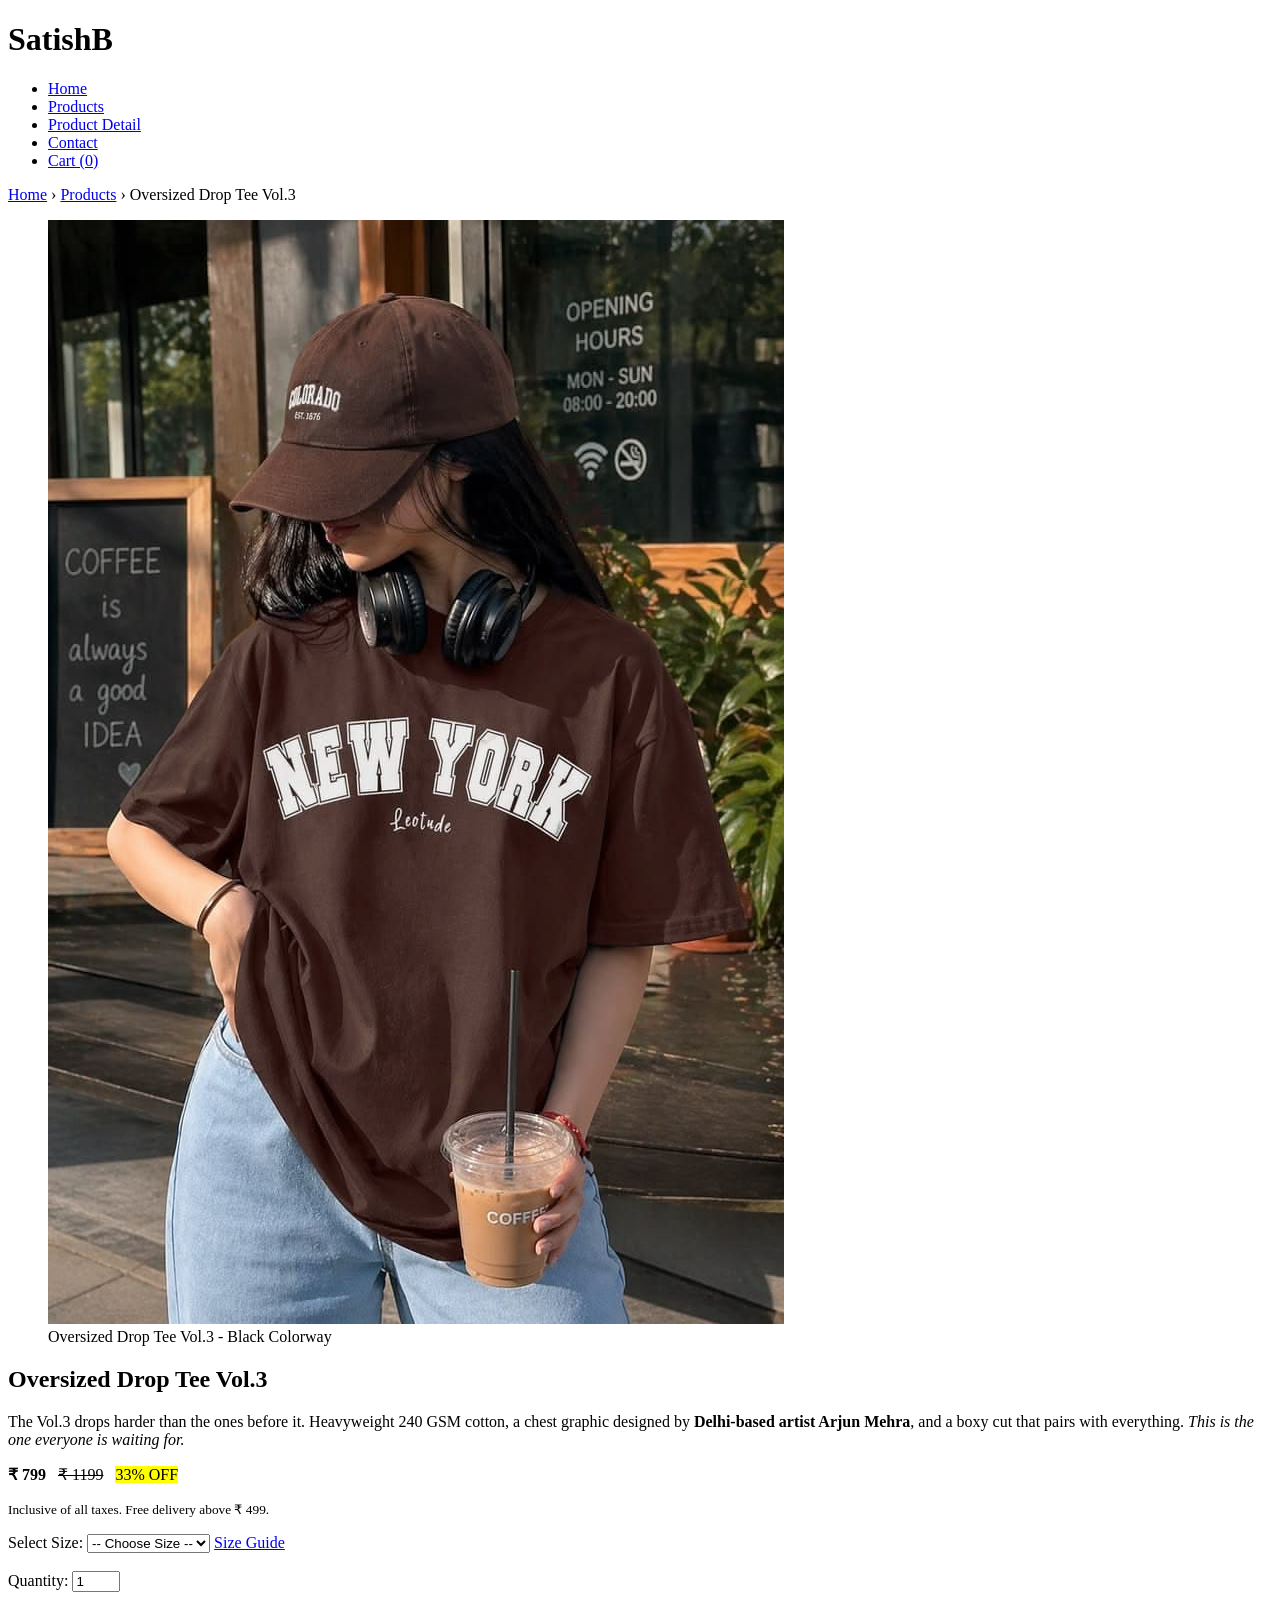
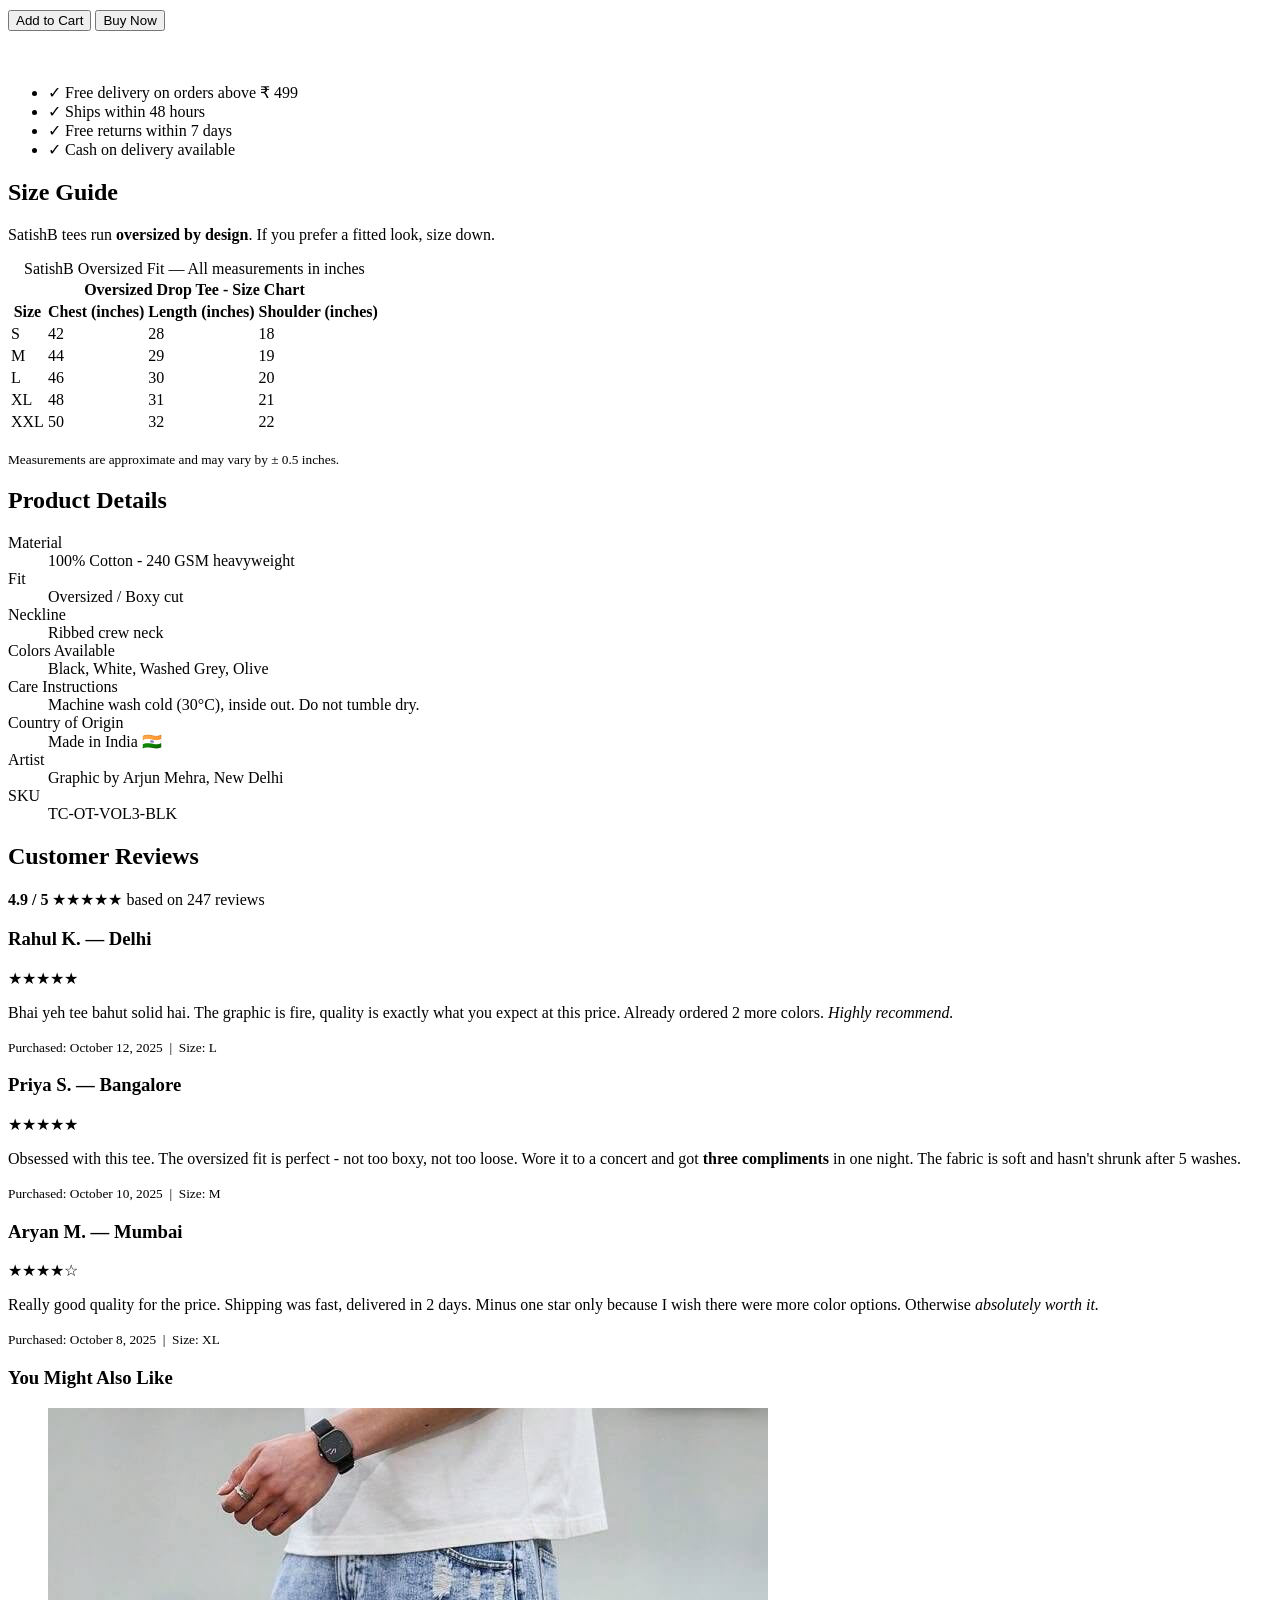
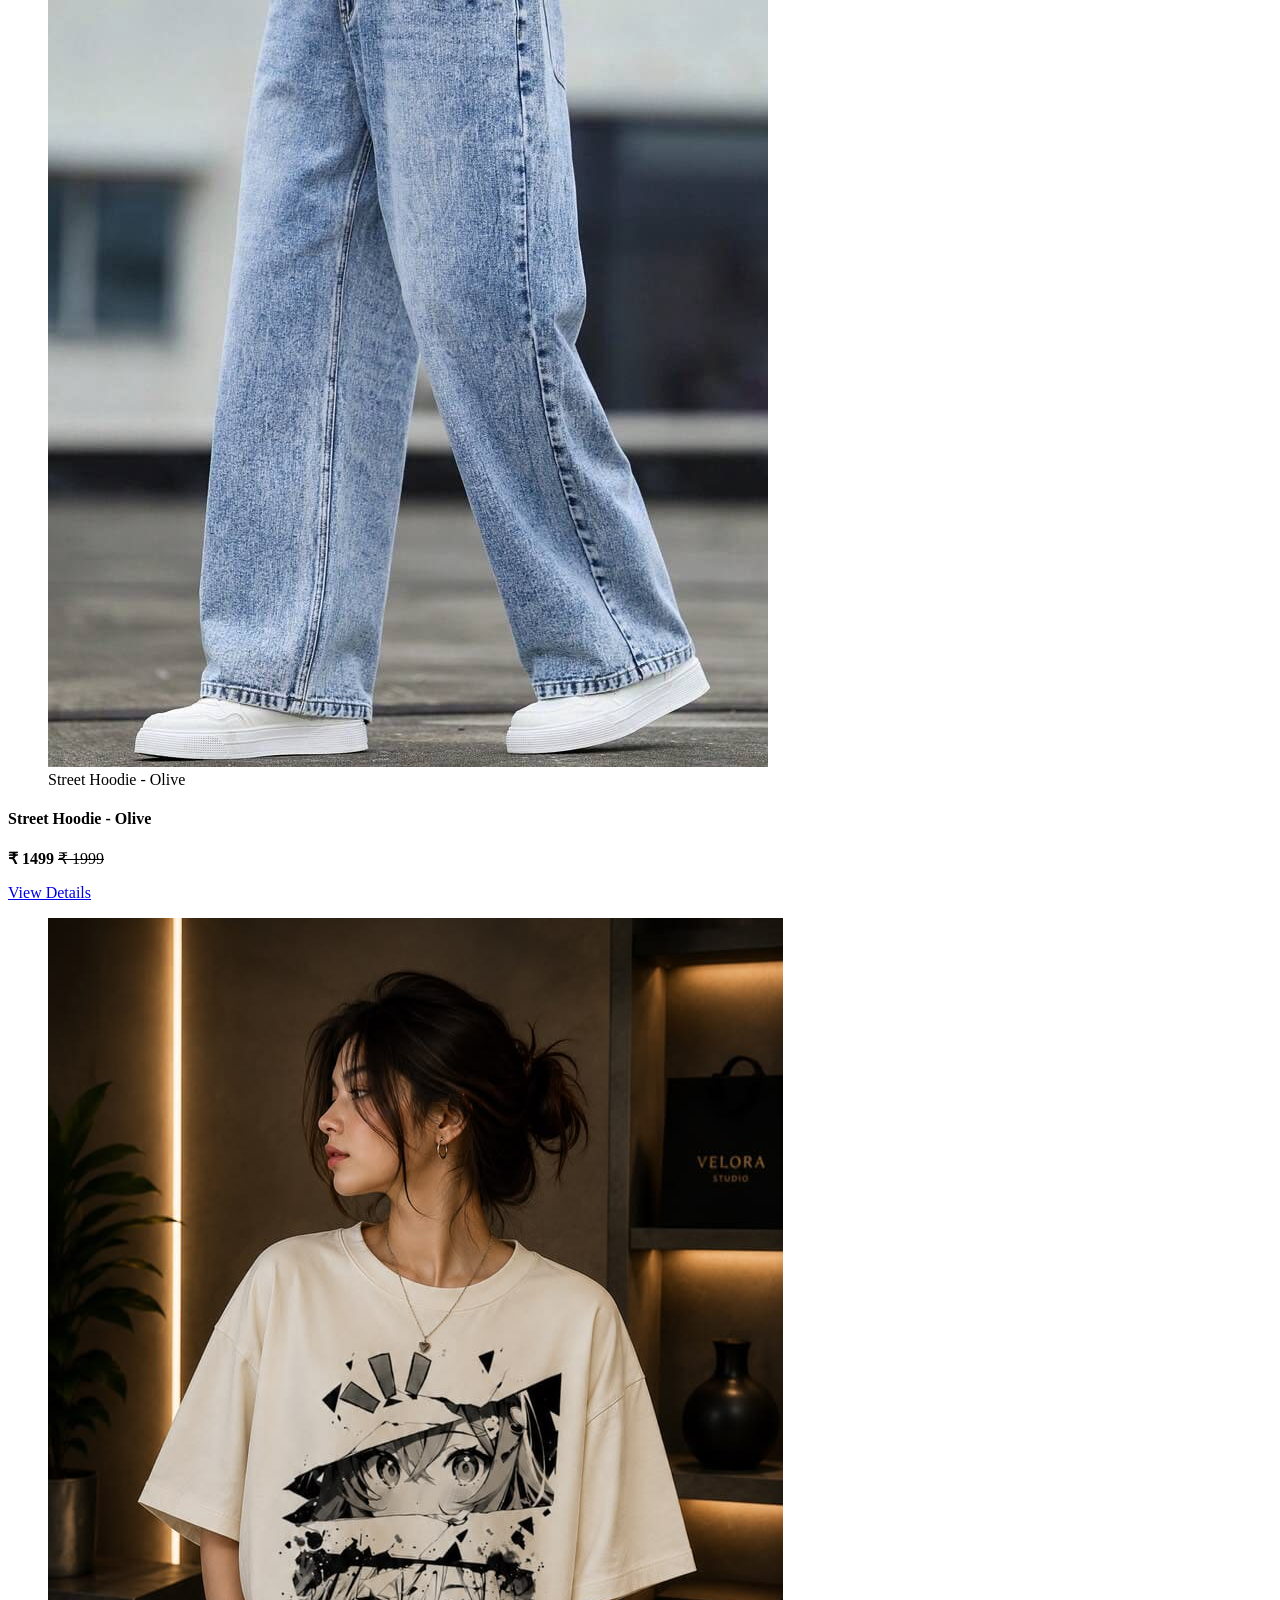
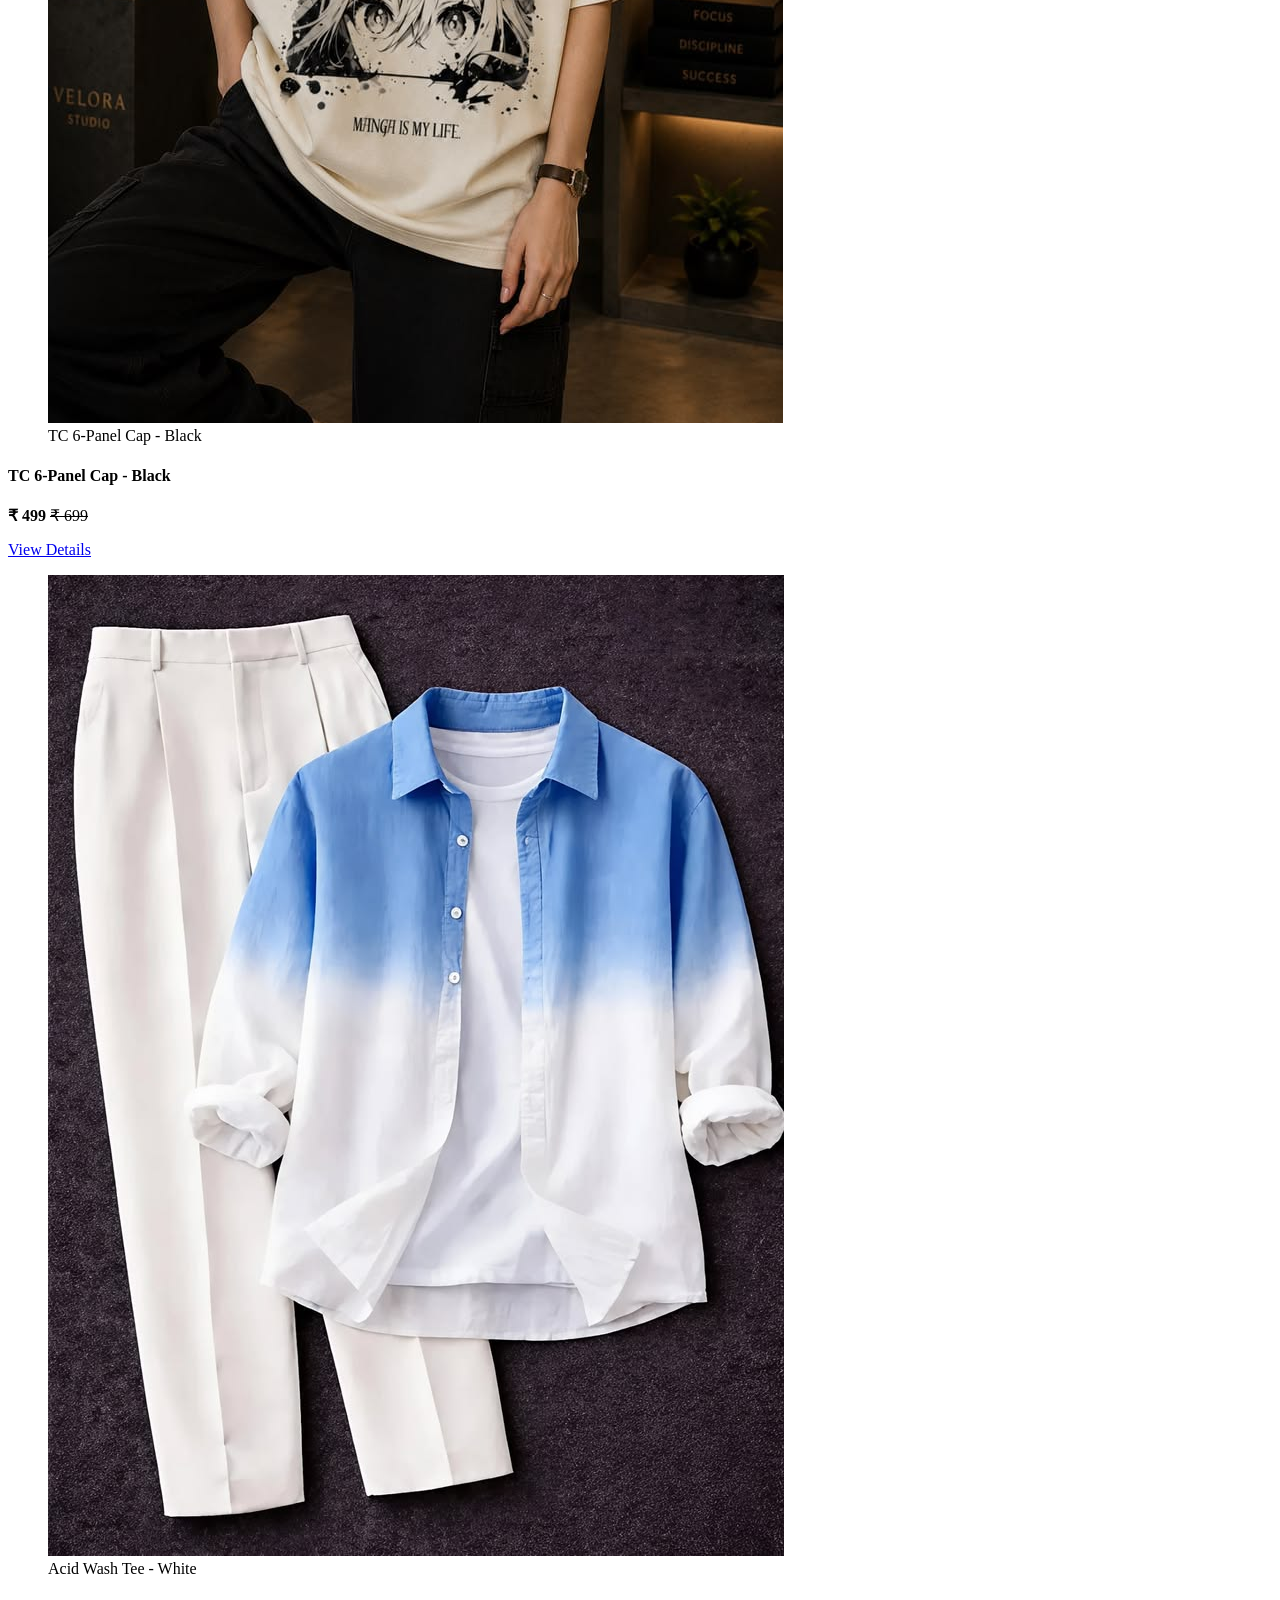
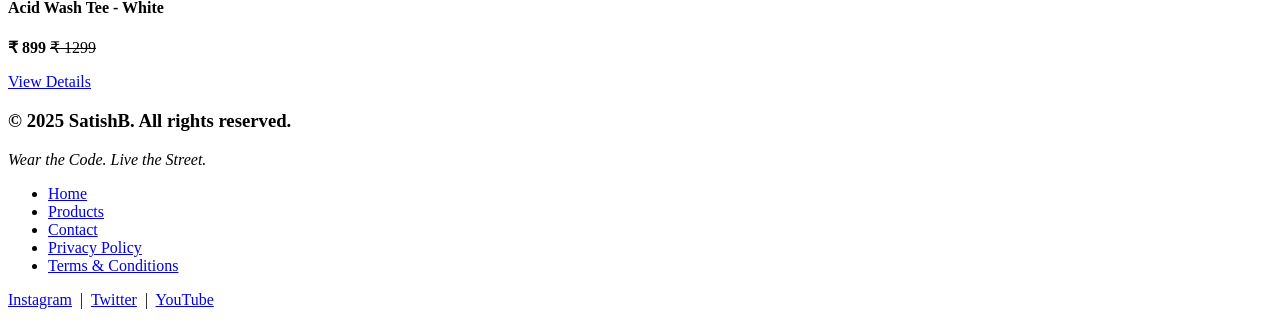
==== ProductDetails.html @ 7053fb39 "add project html and css" ====
<!DOCTYPE html>
<html lang="en">

<head>
    <meta charset="UTF-8">
    <meta name="viewport" content="width=device-width, initial-scale=1.0">
    <title>Contact - ThreadCo</title>
    <link rel="stylesheet" href="style.css">
</head>

<body>
    <header>
        <h1>SatishB</h1>
        <nav>
            <ul>
                <li><a href="index.html">Home</a></li>
                <li><a href="products.html">Products</a></li>
                <li><a href="product.html">Product Detail</a></li>
                <li><a href="contact.html">Contact</a></li>
                <li><a href="#">Cart (0)</a></li>
            </ul>
        </nav>
    </header>

    <main>
        <nav aria-label="breadcrumb">
            <a href="index.html">Home</a>
            &rsaquo;
            <a href="products.html">Products</a>
            &rsaquo;
            Oversized Drop Tee Vol.3
        </nav>

        <section id="product-detail">
            <figure>
                <img src="image/image 5.jpeg" alt="ThreadCo Oversized Drop Tee Vol.3 - front view, black colorway">
                <figcaption>Oversized Drop Tee Vol.3 - Black Colorway</figcaption>
            </figure>

            <div class="product-detail-left">
                <h2>Oversized Drop Tee Vol.3</h2>
                <p>
                    The Vol.3 drops harder than the ones before it. Heavyweight 240 GSM cotton,
                    a chest graphic designed by <strong>Delhi-based artist Arjun Mehra</strong>,
                    and a boxy cut that pairs with everything.
                    <em>This is the one everyone is waiting for.</em>
                </p>

                <p>
                    <strong>&#8377; 799</strong>
                    &nbsp;
                    <s>&#8377; 1199</s>
                    &nbsp;
                    <mark>33% OFF</mark>
                </p>

                <p><small>Inclusive of all taxes. Free delivery above &#8377; 499.</small></p>

                <label for="size-select">Select Size:</label>
                <select id="size-select" name="size">
                    <option value="">-- Choose Size --</option>
                    <option value="S">S</option>
                    <option value="M">M</option>
                    <option value="L">L</option>
                    <option value="XL">XL</option>
                    <option value="XXL">XXL</option>
                </select>
                <a href="#size-chart">Size Guide</a>

                <br><br>

                <label for="quantity">Quantity:</label>
                <input type="number" id="quantity" name="quantity" value="1" min="1" max="10">

                <br><br>

                <div class="product-detail-btns">
                    <button type="button">Add to Cart</button>
                    <button type="button">Buy Now</button>
                </div>

                <br><br>

                <ul>
                    <li>&#10003; Free delivery on orders above &#8377; 499</li>
                    <li>&#10003; Ships within 48 hours</li>
                    <li>&#10003; Free returns within 7 days</li>
                    <li>&#10003; Cash on delivery available</li>
                </ul>
            </div>
        </section>


        <section id="size-chart" class="best-sellers">
            <h2>Size Guide</h2>
            <p>SatishB tees run <strong>oversized by design</strong>. If you prefer a fitted look, size down.</p>
            <div class="table-scroll">
                <table>
                    <caption>SatishB Oversized Fit &mdash; All measurements in inches</caption>
                    <tr>
                        <th colspan="4">Oversized Drop Tee - Size Chart</th>
                    </tr>
                    <tr>
                        <th>Size</th>
                        <th>Chest (inches)</th>
                        <th>Length (inches)</th>
                        <th>Shoulder (inches)</th>
                    </tr>
                    <tr>
                        <td>S</td>
                        <td>42</td>
                        <td>28</td>
                        <td>18</td>
                    </tr>
                    <tr>
                        <td>M</td>
                        <td>44</td>
                        <td>29</td>
                        <td>19</td>
                    </tr>
                    <tr>
                        <td>L</td>
                        <td>46</td>
                        <td>30</td>
                        <td>20</td>
                    </tr>
                    <tr>
                        <td>XL</td>
                        <td>48</td>
                        <td>31</td>
                        <td>21</td>
                    </tr>
                    <tr>
                        <td>XXL</td>
                        <td>50</td>
                        <td>32</td>
                        <td>22</td>
                    </tr>
                </table>
            </div>
            <p><small>Measurements are approximate and may vary by &#177; 0.5 inches.</small></p>
        </section>

        <section id="product-details">
            <h2>Product Details</h2>
            <dl>
                <div>
                    <dt>Material</dt>
                    <dd>100% Cotton - 240 GSM heavyweight</dd>
                </div>

                <div>
                    <dt>Fit</dt>
                    <dd>Oversized / Boxy cut</dd>
                </div>

                <div>
                    <dt>Neckline</dt>
                    <dd>Ribbed crew neck</dd>
                </div>

                <div>
                    <dt>Colors Available</dt>
                    <dd>Black, White, Washed Grey, Olive</dd>
                </div>

                <div>
                    <dt>Care Instructions</dt>
                    <dd>Machine wash cold (30&deg;C), inside out. Do not tumble dry.</dd>
                </div>

                <div>
                    <dt>Country of Origin</dt>
                    <dd>Made in India &#127470;&#127475;</dd>
                </div>

                <div>
                    <dt>Artist</dt>
                    <dd>Graphic by Arjun Mehra, New Delhi</dd>
                </div>

                <div>
                    <dt>SKU</dt>
                    <dd>TC-OT-VOL3-BLK</dd>
                </div>
            </dl>
        </section>

        <section class="customer-reviews">
            <h2>Customer Reviews</h2>
            <p>
                <strong>4.9 / 5</strong>
                &#9733;&#9733;&#9733;&#9733;&#9733;
                based on 247 reviews
            </p>

            <div class="customer-reviews-details">
                <article>
                    <h3>Rahul K. &mdash; Delhi</h3>
                    <p>&#9733;&#9733;&#9733;&#9733;&#9733;</p>
                    <p>
                        Bhai yeh tee bahut solid hai. The graphic is fire, quality is exactly what
                        you expect at this price. Already ordered 2 more colors.
                        <em>Highly recommend.</em>
                    </p>
                    <small>Purchased: October 12, 2025 &nbsp;|&nbsp; Size: L</small>
                </article>

                <article>
                    <h3>Priya S. &mdash; Bangalore</h3>
                    <p>&#9733;&#9733;&#9733;&#9733;&#9733;</p>
                    <p>
                        Obsessed with this tee. The oversized fit is perfect - not too boxy,
                        not too loose. Wore it to a concert and got <strong>three compliments</strong> in one night.
                        The fabric is soft and hasn't shrunk after 5 washes.
                    </p>
                    <small>Purchased: October 10, 2025 &nbsp;|&nbsp; Size: M</small>
                </article>

                <article>
                    <h3>Aryan M. &mdash; Mumbai</h3>
                    <p>&#9733;&#9733;&#9733;&#9733;&#9734;</p>
                    <p>
                        Really good quality for the price. Shipping was fast, delivered in 2 days.
                        Minus one star only because I wish there were more color options.
                        Otherwise <em>absolutely worth it.</em>
                    </p>
                    <small>Purchased: October 8, 2025 &nbsp;|&nbsp; Size: XL</small>
                </article>
            </div>

        </section>

        <section class="might-also-like">
            <h3>You Might Also Like</h3>

            <div class="also-like-items">
                <article>
                    <figure>
                        <img src="image/image 11.jpeg" alt="ThreadCo Street Hoodie in Olive">
                        <figcaption>Street Hoodie - Olive</figcaption>
                    </figure>
                    <h4>Street Hoodie - Olive</h4>
                    <p><strong>&#8377; 1499</strong> <s>&#8377; 1999</s></p>
                    <a href="product.html">View Details</a>
                </article>

                <article>
                    <figure>
                        <img src="image/image 4.jpeg" alt="ThreadCo TC 6-Panel Cap in Black">
                        <figcaption>TC 6-Panel Cap - Black</figcaption>
                    </figure>
                    <h4>TC 6-Panel Cap - Black</h4>
                    <p><strong>&#8377; 499</strong> <s>&#8377; 699</s></p>
                    <a href="product.html">View Details</a>
                </article>

                <article>
                    <figure>
                        <img src="image/image 6.jpeg" alt="ThreadCo Acid Wash Tee in White">
                        <figcaption>Acid Wash Tee - White</figcaption>
                    </figure>
                    <h4>Acid Wash Tee - White</h4>
                    <p><strong>&#8377; 899</strong> <s>&#8377; 1299</s></p>
                    <a href="product.html">View Details</a>
                </article>
            </div>
        </section>
    </main>


    <footer id="footer">
        <h3>&copy; 2025 SatishB. All rights reserved.</h3>
        <p><em>Wear the Code. Live the Street.</em></p>
        <nav>
            <ul>
                <li><a href="index.html">Home</a></li>
                <li><a href="products.html">Products</a></li>
                <li><a href="contact.html">Contact</a></li>
                <li><a href="#">Privacy Policy</a></li>
                <li><a href="#">Terms &amp; Conditions</a></li>
            </ul>
        </nav>

        <p>
            <a href="https://www.instagram.com/tekyyon?stkn=MWV4MnNpa290YmE3" target="_blank">Instagram</a>
            &nbsp;|&nbsp;
            <a href="https://twitter.com" target="_blank">Twitter</a>
            &nbsp;|&nbsp;
            <a href="https://www.youtube.com/@tekyyon" target="_blank">YouTube</a>
        </p>
    </footer>

</body>

</html>
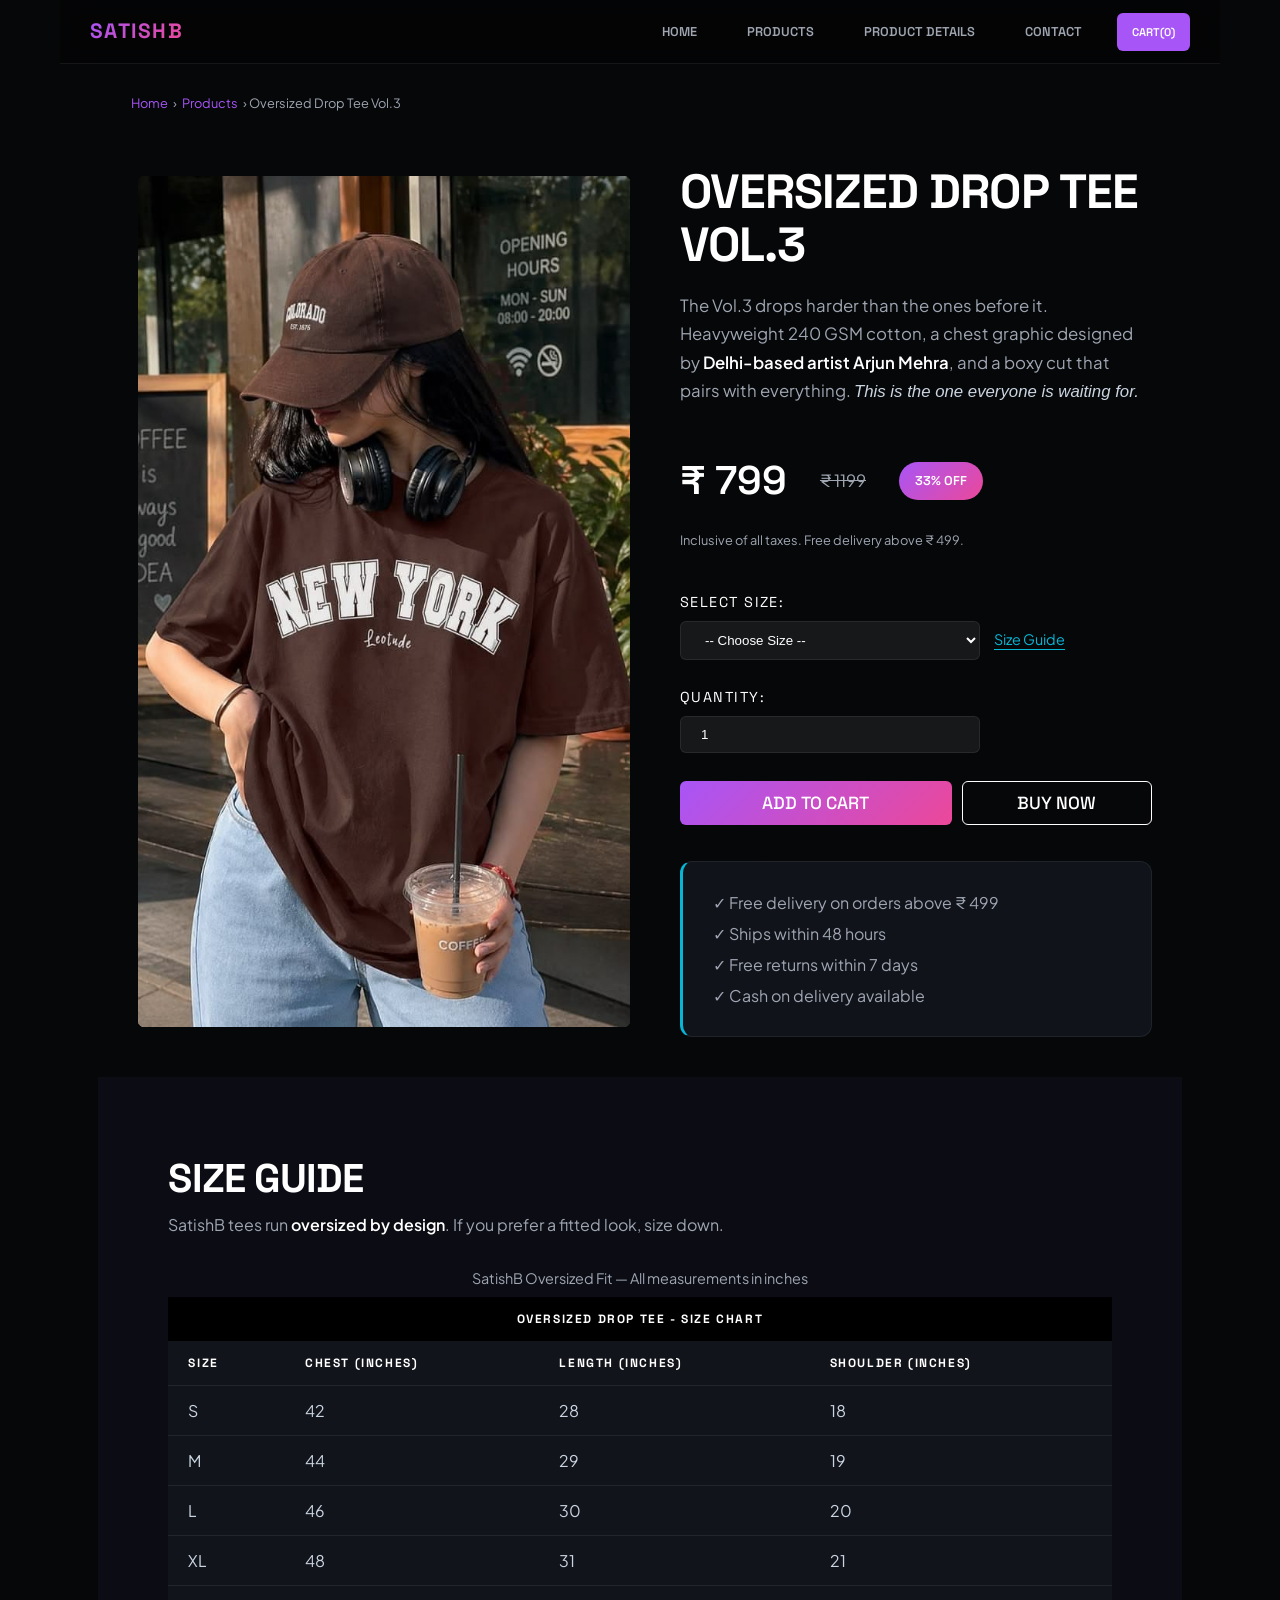
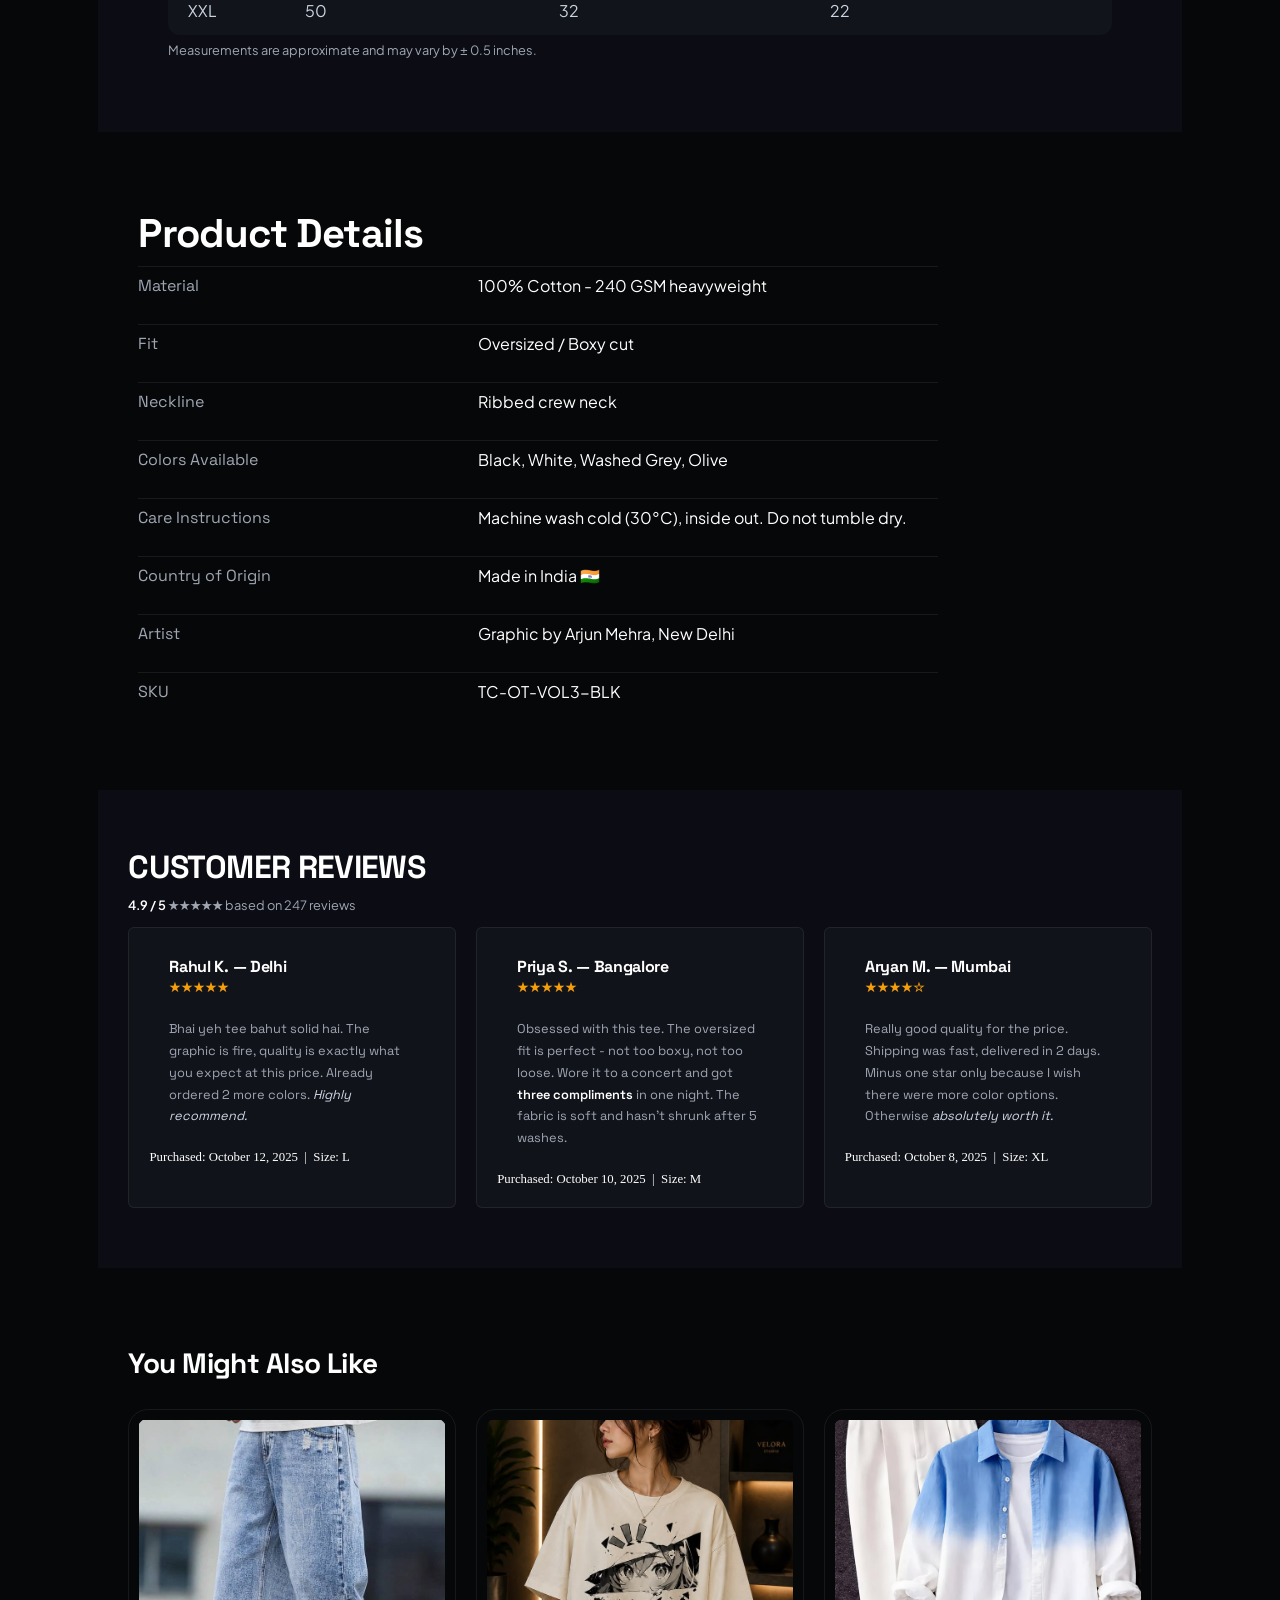
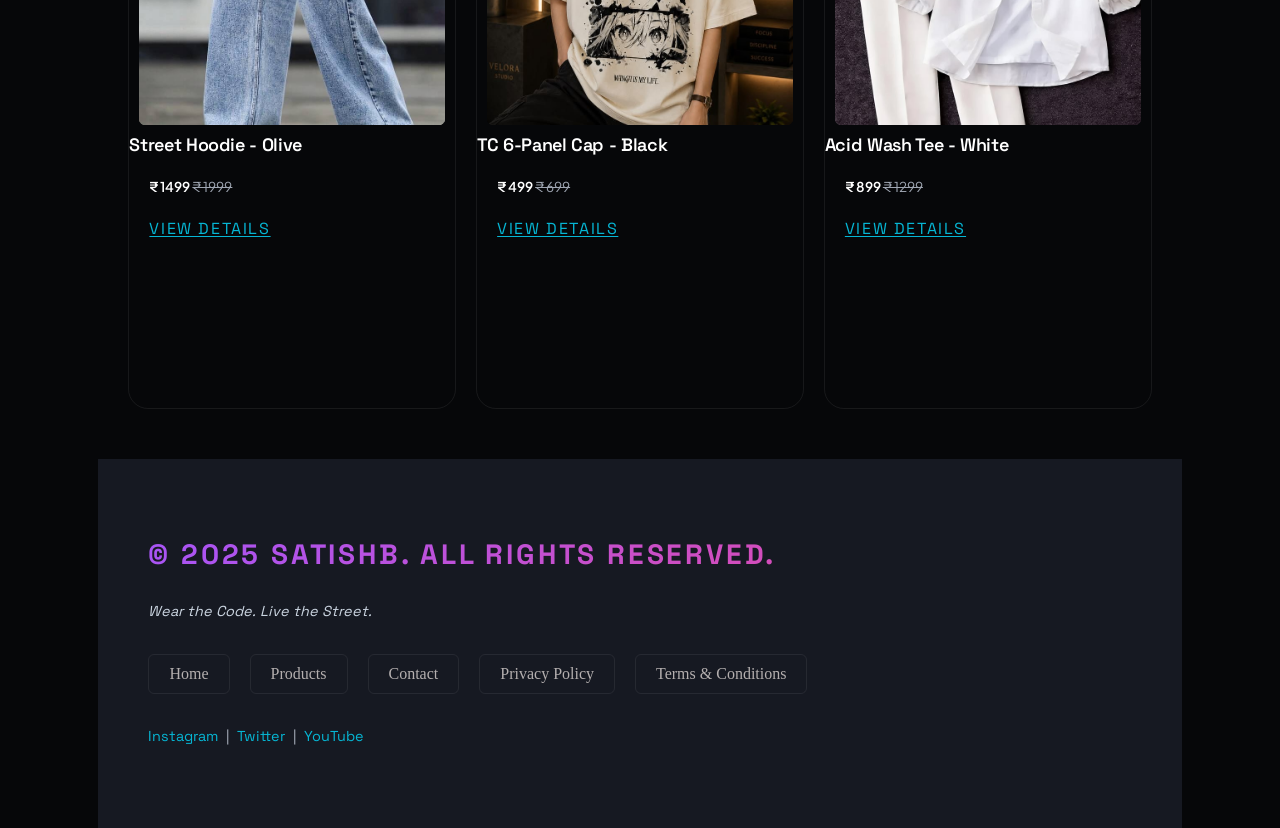
==== commit a2efaa8e: "updated contact product details and styles" ====
--- a/ProductDetails.html
+++ b/ProductDetails.html
@@ -4,22 +4,29 @@
 <head>
     <meta charset="UTF-8">
     <meta name="viewport" content="width=device-width, initial-scale=1.0">
-    <title>Contact - ThreadCo</title>
-    <link rel="stylesheet" href="style.css">
+    <title>SatishB. Tekyyon </title>
+    <style>
+
+    </style>
+
+    <link rel="stylesheet" href="Style.css">
 </head>
 
 <body>
+
     <header>
         <h1>SatishB</h1>
         <nav>
             <ul>
-                <li><a href="index.html">Home</a></li>
+                <li><a href="">Home</a></li>
                 <li><a href="products.html">Products</a></li>
-                <li><a href="product.html">Product Detail</a></li>
-                <li><a href="contact.html">Contact</a></li>
-                <li><a href="#">Cart (0)</a></li>
+                <li><a href="ProductDetails.html">product Details</a></li>
+                <li><a href="Contact.html">contact</a></li>
+                <li><a href="">Cart(0)</a></li>
             </ul>
         </nav>
+
+
     </header>
 
     <main>
@@ -268,8 +275,7 @@
         </section>
     </main>
 
-
-    <footer id="footer">
+<footer id="footer">
         <h3>&copy; 2025 SatishB. All rights reserved.</h3>
         <p><em>Wear the Code. Live the Street.</em></p>
         <nav>
--- a/Style.css
+++ b/Style.css
@@ -0,0 +1,1809 @@
+@import url('https://fonts.googleapis.com/css2?family=Plus+Jakarta+Sans:wght@300;400;500;600;700;800&family=Space+Grotesk:wght@400;500;600;700;800&display=swap');
+
+
+* {
+    padding: 0;
+    margin: 0;
+    box-sizing: border-box;
+}
+
+:root {
+    /* Brand Theme Colors */
+    --color-primary: #a855f7;
+    --color-primary-glow: rgba(168, 85, 247, 0.25);
+    --color-secondary: #ec4899;
+    --color-secondary-glow: rgba(236, 72, 153, 0.25);
+    --color-accent: #06b6d4;
+
+
+    /* Base & Layout Backgrounds */
+    --color-bg-base: #060709;
+    --color-bg-section: #0c0d14;
+    --color-bg-footer: #161922;
+    --color-surface: #11131a;
+    --color-surface-muted: #1e212f;
+
+
+    /* Borders */
+    --color-border: rgba(255, 255, 255, 0.07);
+
+
+    /* Typography Text Colors */
+    --white: #ffffff;
+    --color-text-body: #cbd5e1;
+    --color-text-muted: #9fa6b2;
+    --font-display: 'Space Grotesk', sans-serif;
+    --font-body: 'Plus Jakarta Sans', sans-serif;
+    --radius-sm: 6px;
+    --radius-md: 12px;
+    --radius-lg: 20px;
+    --shadow-sm: 0 4px 12px rgba(0, 0, 0, 0.5);
+    --shadow-md: 0 12px 36px rgba(0, 0, 0, 0.7);
+    --shadow-lg: 0 24px 64px rgba(0, 0, 0, 0.9);
+    --gradient-accent: linear-gradient(135deg, var(--color-primary) 0%, var(--color-secondary) 100%);
+    --gradient-secondary: linear-gradient(135deg, var(--color-accent) 0%, #3b82f6 100%);
+}
+
+html {
+    font-size: 16px;
+}
+
+h1,
+h2,
+h3,
+h4,
+h5,
+h6 {
+    font-family: var(--font-display);
+    font-weight: 700;
+    line-height: 1.1;
+    letter-spacing: -0.02em;
+    color: var(--white);
+}
+
+
+h1 {
+    font-size: clamp(2.4rem, 6vw, 5rem);
+}
+
+h2 {
+    font-size: clamp(1.8rem, 4vw, 3rem);
+}
+
+h3 {
+    font-size: clamp(1.2rem, 2.5vw, 1.75rem);
+}
+
+h4 {
+    font-size: 1.125rem;
+    font-weight: 600;
+}
+
+p {
+    font-size: 1rem;
+    line-height: 1.7;
+    color: var(--color-text-muted);
+}
+
+
+small {
+    font-size: 0.8rem;
+    color: var(--color-text-muted);
+}
+
+strong {
+    color: var(--white);
+    font-weight: 600;
+}
+
+em {
+    color: var(--color-text-body);
+}
+
+ul {
+    list-style: none;
+}
+
+a {
+    /* color: inherit; */
+    color: rgb(180, 175, 175);
+    text-decoration: none;
+}
+
+
+body {
+    background-color: var(--color-bg-base);
+    /* padding: 0px 1px; */
+    padding-left: clamp(20px, 3vw, 40px);
+    padding-right:clamp(20px, 3vw, 40px);
+    opacity: 1;
+}
+
+header {
+    position: fixed;
+    background-color: rgba(4, 4, 4, 0.604);
+    backdrop-filter: blur(10px);
+    -webkit-backdrop-filter: blur(10px);
+    display: flex;
+    /* flex-direction: column; */
+
+    left: 60px;
+    right: 60px;
+    border-bottom: 1px solid var(--color-border);
+    justify-content: space-between;
+    align-items: center;
+    padding: 20px 30px;
+    text-transform: uppercase;
+    z-index: 10;
+    /* flex-wrap: wrap; */
+}
+
+header nav ul {
+    display: flex;
+    gap: 20px;
+    flex-wrap: wrap;
+    justify-content: center;
+}
+
+header h1 {
+    font-size: 1.3rem;
+    letter-spacing: 0.07em;
+    background: var(--gradient-accent);
+    background-clip: text;
+    -webkit-background-clip: text;
+    color: transparent;
+    -webkit-text-fill-color: transparent;
+}
+
+
+/* display: inline-block; */
+
+header nav a {
+    font-family: var(--font-display);
+    color: var(--color-text-muted);
+    padding: 12px 15px;
+    border-radius: var(--radius-sm);
+    font-weight: 600;
+    text-wrap: nowrap;
+    font-size: 0.8rem;
+    text-align: center;
+}
+
+
+header nav a:hover {
+    background-color: rgba(32, 31, 31, 0.605);
+    color: var(--white);
+}
+
+header nav li:last-child a {
+    background-color: var(--color-primary);
+    color: var(--white);
+    font-size: 0.7rem;
+}
+
+header nav li:last-child a:hover {
+    background-color: var(--color-secondary);
+}
+
+main {
+    /* padding-top: 80px; */
+    padding: 80px 60px 0;
+    
+}
+
+#hero {
+    height: 95vh;
+    display: flex;
+    justify-content: space-between;
+    align-items: center;
+    padding: 0 30px;
+}
+
+.left-hero {
+    display: flex;
+    flex-direction: column;
+    gap: 10px;
+    max-width: 648px;
+}
+
+.left-hero h2 {
+    font-size: 4.5rem;
+    text-transform: uppercase;
+}
+
+#gradient-text {
+
+    background: var(--gradient-accent);
+    background-clip: text;
+    -webkit-background-clip: text;
+    color: transparent;
+    -webkit-text-fill-color: transparent;
+    font-size: 4.5rem;
+
+}
+
+#hero p {
+    font-size: 1.1rem;
+    font-family: var(--font-body);
+    width: 500px;
+
+
+}
+
+#cta {
+    display: flex;
+    gap: 20px;
+    margin-top: 50px;
+    font-size: 0.8rem;
+}
+
+#cta a {
+    padding: 13px 20px;
+    border-radius: var(--radius-sm);
+    text-transform: uppercase;
+    font-family: var(--font-display);
+    font-weight: 600;
+    color: var(--white);
+}
+
+.btn1 {
+
+    background: var(--gradient-accent);
+    display: flex;
+    justify-content: center;
+    align-items: center;
+    letter-spacing: 2px;
+
+}
+
+.btn1:hover {
+    /* background-color: var(--color-primary); */
+
+    box-shadow: 0 8px 20px rgba(223, 71, 190, 0.506);
+    background: linear-gradient(135deg, #a54ef7 0%, #f2459b 100%);
+
+    animation: btn1-animate 0.9s infinite alternate;
+
+}
+
+@keyframes btn1-animate {
+    0% {
+
+        transform: translatey(0);
+    }
+
+    100% {
+
+        transform: translatey(-4px);
+
+    }
+}
+
+.btn2 {
+    border: 2px solid rgba(104, 104, 104, 0.926);
+    letter-spacing: 1px;
+}
+
+.btn2:hover {
+    background-color: rgba(255, 255, 255, 0.07);
+    border-color: var(--white);
+    animation: btn2-animate 0.9s infinite alternate;
+}
+
+@keyframes btn2-animate {
+    0% {
+
+        transform: translateY(0);
+    }
+
+    100% {
+
+        transform: translateY(-2px);
+
+    }
+}
+
+.right-hero {
+    display: flex;
+    justify-content: center;
+    align-items: center;
+    height: 100px;
+    position: relative;
+    margin-right: 100px;
+}
+
+.right-hero img {
+    height: 400px;
+    width: 300px;
+    object-fit: cover;
+    border-radius: var(--radius-lg);
+    z-index: 1;
+    box-shadow: var(--radius-lg);
+    animation: figure-animate 3s infinite alternate;
+}
+
+
+@keyframes figure-animate {
+    0% {
+
+        transform: translateY(0);
+    }
+
+    100% {
+
+        transform: translateY(-30px);
+
+    }
+
+}
+
+.right-hero img:hover {
+    box-shadow: var(--shadow-lg);
+    border: 1px solid var(--color-primary);
+    border: 1px solid var(--color-primary);
+}
+
+
+/* photo ke byground me color dene ke liye */
+.glow {
+    width: 300px;
+    height: 300px;
+    border-radius: 50%;
+    position: absolute;
+    z-index: -2;
+    filter: blur(50px);
+    /* opacity: 0.5; */
+    animation: orb-animate 3s infinite 1s alternate;
+
+}
+
+@keyframes orb-animate {
+
+    0% {
+        opacity: 0.3;
+    }
+
+    100% {
+        opacity: 0.9;
+    }
+}
+
+.orb1 {
+    bottom: -50%;
+    right: 30%;
+    background-color: var(--color-primary);
+    animation: orb1-animate 3s infinite 3s alternate;
+}
+
+@keyframes orb1-animate {
+
+    0% {
+        opacity: 0.3;
+    }
+
+    100% {
+        opacity: 0.9;
+    }
+}
+
+.orb2 {
+    left: 30%;
+    right: 20%;
+    background-color: var(--color-secondary);
+}
+
+
+/* this week's Drop */
+#this {
+    background-color: rgb(#0C0D14);
+    padding: 70px 50px;
+}
+
+#this h2 {
+    text-transform: uppercase;
+}
+
+#this>p {
+    margin: 15px 0;
+    font-family: var(--font-body);
+}
+
+/* Cards  */
+
+.cards {
+    display: flex;
+    flex-wrap: wrap;
+    gap: 20px;
+    margin-top: 40px;
+
+}
+
+/*  Me adjust karne per chota ho jata h */
+
+/* .cards{
+    display: grid;
+    grid-template-columns: repeat(3,1fr);
+    gap: 10px;
+} */
+
+.cards article,
+.grid article {
+    flex: 1 1 260px;
+    display: flex;
+    flex-direction: column;
+    padding: 10px;
+    border-radius: var(--radius-lg);
+    overflow: hidden;
+    border: 1px solid var(--color-border);
+}
+
+figure {
+    /* position: relative; */
+    overflow: hidden;
+    aspect-ratio: 4/5;
+    padding: 10px;
+    border-radius: 40px;
+    overflow: hidden;
+}
+
+.grid article figure {
+    aspect-ratio: 4/4;
+}
+
+figcaption {
+    display: none;
+}
+
+figure img {
+    width: 100%;
+    height: 100%;
+    object-fit: cover;
+    transition: all 0.2s linear 0s;
+
+}
+
+
+article {
+    position: relative;
+    transition: all 0.5s linear 0s;
+}
+
+article h3 {
+    padding: 10px 20px 0;
+    font-size: 1rem;
+}
+
+article p:first-of-type {
+    padding: 0 20px;
+    font-family: var(--font-body);
+    font-size: 0.85rem;
+}
+
+article p span {
+    color: var(--color-primary);
+    font-weight: 700;
+}
+
+article p:nth-of-type(2) {
+    padding: 20px 20px;
+    font-family: var(--font-display);
+}
+
+article p:nth-of-type(2) s {
+    font-size: var(--font-display);
+}
+
+article p:nth-of-type(3) mark {
+    background: var(--gradient-accent);
+    padding: 7px 15px;
+    border-radius: var(--radius-lg);
+    color: var(--white);
+    font-family: var(--font-display);
+    font-weight: 600;
+    position: absolute;
+    top: 4%;
+    right: 6%;
+}
+
+/* view Details */
+article>a {
+    color: var(--color-accent);
+    text-decoration: underline;
+    text-transform: uppercase;
+    letter-spacing: 0.1rem;
+    font-family: var(--font-display);
+    text-underline-offset: 2px;
+    padding: 4px 20px 10px;
+}
+
+article>a:hover {
+    color: var(--color-secondary);
+
+}
+
+article>button {
+    margin: 10px;
+    padding: 10px 20px;
+    border-radius: var(--radius-sm);
+    border: none;
+    font-family: var(--font-display);
+    text-transform: uppercase;
+    font-weight: 600;
+    transition: 0.3s;
+}
+
+article>button:hover {
+    color: var(--white);
+    background-color: var(--color-primary);
+    cursor: pointer;
+}
+
+article:hover {
+    border: 1px solid var(--color-primary);
+    box-shadow: 0 10px 10px var(--color-primary-glow);
+    transform: translatey(-10px);
+}
+
+article:hover>figure img {
+    transform: scale(1.1);
+}
+
+
+/* best seller   */
+
+.best-sellers {
+    padding: 80px 50px;
+}
+
+.best-sellers h2 {
+    text-transform: uppercase;
+    margin-bottom: 15px;
+}
+
+.best-sellers table {
+
+    width: 100%;
+    /* border: 1px solid white; */
+    border-radius: var(--radius-md);
+    overflow: hidden;
+    border-collapse: collapse;
+}
+
+th[colspan="5"] {
+    background: var(--gradient-accent);
+    padding: 12px 0;
+    font-family: var(--font-display);
+    letter-spacing: 0.1rem;
+    text-transform: uppercase;
+    font-size: 1rem;
+    text-align: center;
+    color: white;
+}
+
+th {
+    padding: 14px 20px;
+    text-align: left;
+    background-color: rgba(255, 255, 255, 0.07);
+    font-family: var(--font-display);
+    text-transform: uppercase;
+    color: var(--color-text-muted);
+    letter-spacing: 0.1rem;
+    font-size: 0.75rem;
+}
+
+td {
+    padding: 14px 20px;
+    font-family: var(--font-body);
+    color: var(--color-text-body);
+    background-color: rgba(10, 9, 9, 0.605);
+    border-top: 1px solid var(--color-border);
+}
+
+tr:hover td {
+    background-color: rgba(255, 255, 255, 0.07);
+}
+
+#best-seller-month tr:hover td:first-child {
+    color: var(--color-secondary);
+}
+
+/* why satishB ? */
+
+#why-satishb {
+    padding-bottom: 80px 50px;
+    color: white;
+}
+
+#why-satishb h2 {
+    text-transform: uppercase;
+    margin-bottom: 5px;
+}
+
+#why-satishb p {
+    font-family: var(--font-body);
+    margin-bottom: 5px;
+}
+
+#why-satishb ul {
+    display: flex;
+    flex-wrap: wrap;
+    gap: 20px;
+    margin: 50px 0;
+
+}
+
+
+#why-satishb ul li {
+    flex: 1 1 240px;
+    background-color: var(--color-surface);
+    padding: 24px;
+    border-radius: var(--radius-md);
+    border: 1px solid var(--color-border);
+    border-left: 4px solid var(--color-primary);
+    font-family: var(--font-body);
+    color: var(--color-text-muted);
+    font-size: 0.9rem;
+}
+
+#why-satishb ul li:hover {
+
+    border-left: 4px solid var(--color-secondary);
+}
+
+#why-satishb ul li {
+    border-left: 4px solid var(--color-primary);
+}
+
+#why-satishb ul li strong {
+    display: block;
+    font-family: var(--font-display);
+    margin-bottom: 10px;
+    font-size: 1.2rem;
+}
+
+/* our promise */
+
+#why-satishb dl {
+    margin: 10px;
+    border: 1px solid var(--color-border);
+    display: flex;
+    flex-wrap: wrap;
+    padding: 30px 0;
+    gap: 10px;
+}
+
+#why-satishb dl section {
+    flex: 1 1 270px;
+    border: 1px solid var(--color-border);
+    padding: 24px;
+    border-radius: var(--radius-md);
+
+}
+
+#why-satishb dl section:hover {
+    background-color: rgba(255, 255, 255, 0.07);
+    border: 1px solid var(--color-primary);
+
+}
+
+#why-satishb dl dt {
+
+    color: var(--color-accent);
+    font-family: var(--color-primary);
+    margin-bottom: 10px;
+    text-transform: uppercase;
+}
+
+#why-satishb dl dd {
+    font-family: var(--font-body);
+    color: var(--color-text-muted);
+    font-size: 0.9rem;
+}
+
+/* get-early */
+
+#get-early {
+    background-color: var(--color-surface);
+    text-align: center;
+    padding: 120px 30px;
+}
+
+#get-early h2 {
+    text-transform: uppercase;
+    padding: 15px 0;
+}
+
+#get-early p {
+    font-family: var(--font-body);
+    padding: 15px 0;
+    font-size: 1rem;
+    max-width: 550px;
+    margin: auto;
+}
+
+/* #get-early form label  {
+    display: none; 
+    } */
+
+#get-early form {
+    display: flex;
+    /* justify-content: center; */
+    margin: auto;
+    border: 1px solid var(--color-border);
+    border-radius: var(--radius-sm);
+    max-width: 520px;
+    overflow: hidden;
+}
+
+#get-early input {
+    flex: 1;
+    padding: 14px 30px;
+    background-color: transparent;
+    border: none;
+    outline: none;
+    color: white;
+    font-family: var(--font-body);
+    font-size: 1.1rem;
+    background-color: rgba(36, 36, 36, 0.234);
+}
+
+/* placceholder */
+#get-early input [ type="text"]::placeholder {
+    font-size: 1.1rem;
+}
+
+#get-early button {
+    font-family: var(--font-display);
+    letter-spacing: .2rem;
+    background: var(--gradient-accent);
+    text-transform: uppercase;
+    padding: 14px 30px;
+    border: none;
+    color: white;
+    font-weight: 650;
+}
+
+#get-early small {
+    font-family: var(--font-body);
+}
+
+/* footer */
+
+#footer {
+    background-color: var(--color-bg-footer);
+    padding: 80px 50px;
+    margin: 0px 60px 0px;
+}
+
+#footer h3 {
+    text-transform: uppercase;
+    background: var(--gradient-accent);
+    background-clip: text;
+    -webkit-background-clip: text;
+    color: transparent;
+    -webkit-text-fill-color: transparent;
+    letter-spacing: 0.1em;
+    margin-bottom: 10px;
+}
+
+#footer p {
+    font-size: 1rem;
+    font-family: var(--font-display);
+}
+
+#footer nav ul {
+    display: flex;
+    gap: 20px;
+    margin: 30px 0;
+  
+}
+
+#footer nav ul li {
+    border: 1px solid var(--color-border);
+    border-radius: var(--radius-sm);
+    padding: 10px 20px;
+      max-width: 486px ;
+}
+
+#footer nav ul li:hover {
+    border: 1px solid var(--color-primary);
+
+}
+
+#footer p {
+    margin-top: 30px;
+    font-size: 0.9rem;
+
+}
+
+#footer p a {
+    color: var(--color-accent);
+
+}
+
+
+#footer p a:hover {
+    color: var(--color-secondary);
+
+}
+
+/* products.html */
+
+#catalogue {
+    padding: 100px 4px;
+}
+
+#catalogue h2 {
+    text-transform: uppercase;
+    font-size: 4rem;
+    padding-bottom: 20px;
+}
+
+#catalogue p {
+
+    font-family: var(--font-body);
+    font-size: 1.1rem;
+}
+
+#product-layout {
+    /*  sidebar + products ( heading + grid ) */
+    display: grid;
+    grid-template-columns: 280px 1fr;
+    background-color: var(--color-bg-section);
+    padding: 60px;
+    position: relative;
+    align-items: start;
+    padding-left: 1px;
+
+}
+
+
+
+
+/* SIDEBAR */
+
+#sidebar {
+    background-color: #171822;
+    border-radius: var(--radius-md);
+    padding: 20px;
+    position: sticky;
+    top: 100px;
+    height: auto;
+    margin-right: 20px;
+
+}
+
+#sidebar h2 {
+    text-transform: uppercase;
+    color: var(--color-primary);
+    font-size: 1rem;
+    letter-spacing: 0.2em;
+    padding-bottom: 10px;
+}
+
+#sidebar hr {
+    opacity: 0.1;
+    height: 0.5px;
+}
+
+#sidebar h3 {
+    padding: 28px 0;
+    font-size: 0.8rem;
+    text-transform: uppercase;
+    letter-spacing: 0.1em;
+}
+
+#sidebar ul {
+    display: flex;
+    flex-direction: column;
+    gap: 20px;
+    color: var(--color-text-muted);
+    font-family: var(--font-body);
+}
+
+#sidebar ul li {
+    display: flex;
+    gap: 10px;
+}
+
+#sidebar input[ type="checkbox"] {
+    accent-color: var(--color-primary);
+    width: 15px;
+    height: 20px;
+    cursor: pointer;
+}
+
+#sidebar label {
+    cursor: pointer;
+    color: var(--color-text-muted);
+    font-family: var(--font-body);
+
+}
+
+#sidebar input[type="number"] {
+    width: 100%;
+    margin: 10px 0;
+    padding: 5px 10px;
+    background-color: rgba(0, 0, 0, 0.9);
+    border: 1px solid var(--color-border);
+    border-radius: var(--radius-sm);
+    outline: none;
+    color: white;
+    font-size: 0.8;
+}
+
+#sidebar input[type="number"]:focus {
+    border-color: var(--color-primary);
+}
+
+#sidebar select {
+    width: 100%;
+    margin: 10px 0;
+    padding: 5px 10px;
+    background-color: rgba(0, 0, 0, 0.9);
+    border: 1px solid var(--color-border);
+    border-radius: var(--radius-sm);
+    outline: none;
+    color: white;
+    font-size: 0.8;
+}
+
+
+#sidebar button {
+    width: 100%;
+    margin: 10px 0;
+    padding: 5px 10px;
+    border: 1px solid var(--color-border);
+    border-radius: var(--radius-sm);
+    outline: none;
+    font-size: 0.9rem;
+    font-family: var(--font-display);
+    text-transform: uppercase;
+    font-weight: 600;
+    cursor: pointer;
+}
+
+#sidebar button:nth-of-type(2) {
+    background-color: transparent;
+    color: var(--color-text-muted);
+}
+
+#sidebar button:nth-of-type(1):hover {
+    background: var(--color-secondary);
+
+}
+
+/*    GRID + PRODUCTS  */
+
+.grid {
+    display: grid;
+    grid-template-columns: repeat(auto-fit, minmax(240px, 1fr));
+    gap: 20px;
+}
+
+#products h2 {
+    text-transform: uppercase;
+    font-size: 2rem;
+    color: var(--color-text-muted);
+    padding-bottom: 20px;
+}
+
+/* PRODUCT BEST SELLER */
+.Compare-best-seller p {
+    font-size: 1rem;
+    font-family: var(--font-body);
+    margin-bottom: 10px;
+}
+
+.Compare-best-seller table tr:first-child th {
+    background-color: black;
+    text-align: center;
+    color: white;
+}
+
+.Compare-best-seller table tr:first-child th {
+    border: none;
+}
+
+.Compare-best-seller table tr:nth-of-type(2) th {
+    color: white;
+}
+
+.Compare-best-seller table tr th {
+    color: var(--color-accent);
+}
+
+.Compare-best-seller table tr {
+    border: 1px solid var(--color-border);
+}
+
+/*  Products Details  */
+
+nav[aria-label="breadcrumb"] {
+    display: inline-block;
+    padding: 15px 30px;
+    color: var(--color-text-muted);
+    font-family: var(--font-body);
+    font-size: .8rem;
+}
+
+nav[aria-label="breadcrumb"] a {
+    display: inline-block;
+    padding: 0 3px;
+    color: var(--color-primary);
+}
+
+nav[aria-label="breadcrumb"] a:hover {
+    color: var(--color-secondary);
+}
+
+#product-detail {
+    display: flex;
+    padding: 40px 30px;
+    flex-wrap: wrap;
+    justify-content: center;
+    gap: 40px;
+
+}
+
+#product-detail figure {
+    flex: 0 0 50%;
+}
+
+#product-detail div {
+    flex: 1;
+}
+
+.product-detail-left option {
+    background: var(--color-surface-muted);
+}
+
+.product-detail-left h2 {
+    text-transform: uppercase;
+    margin-bottom: 20px;
+    font-size: 3rem;
+}
+
+.product-detail-left p {
+    font-family: var(--font-body);
+    font-size: 1.05rem;
+    margin-bottom: 40px;
+}
+
+.product-detail-left mark {
+    background: var(--gradient-accent);
+    padding: 8px 16px;
+    border-radius: var(--radius-lg);
+    color: var(--white);
+    font-family: var(--font-display);
+    font-weight: 600;
+    top: 4%;
+    right: 7%;
+    font-size: 0.8rem;
+}
+
+.product-detail-left p:nth-of-type(2) {
+    display: flex;
+    align-items: center;
+    gap: 15px;
+    margin-bottom: 10px;
+
+}
+
+.product-detail-left p:nth-of-type(2) strong {
+    font-size: 2.5rem;
+    font-family: var(--font-display);
+
+}
+
+.product-detail-left label {
+    display: block;
+    color: white;
+    text-transform: uppercase;
+    font-family: var(--font-display);
+    letter-spacing: 0.1em;
+    font-size: 0.9rem;
+}
+
+.product-detail-left input[type="number"],
+.product-detail-left select {
+
+    background-color: rgba(255, 255, 255, 0.07);
+    border: 1px solid var(--color-border);
+    outline: none;
+    padding: 10px 20px;
+    margin: 10px 0;
+    width: 100%;
+    max-width: 300px;
+    color: white;
+    border-radius: var(--radius-sm);
+
+}
+
+.product-detail-left input[type="number"]:focus,
+.product-detail-left select:focus {
+
+    border-color: var(--color-primary);
+
+}
+
+
+.product-detail-left a {
+    margin-left: 10px;
+    font-family: var(--font-body);
+    text-decoration: underline;
+    color: var(--color-accent);
+    font-size: 0.9rem;
+    text-underline-offset: 4px;
+}
+
+.product-detail-btns {
+    display: flex;
+    gap: 10px;
+
+}
+
+.product-detail-btns button {
+    flex: 1;
+    padding: 10px;
+    font-size: 1.1rem;
+    text-transform: uppercase;
+    font-family: var(--font-display);
+    border: none;
+    border-radius: var(--radius-sm);
+    color: white;
+    font-weight: 500;
+}
+
+.product-detail-btns button:first-child {
+    flex: 1.5;
+    background: var(--gradient-accent);
+}
+
+.product-detail-btns button:nth-of-type(2) {
+    background-color: transparent;
+    border: 1px solid white;
+}
+
+.product-detail-btns button:nth-of-type(2):hover {
+    background-color: white;
+    color: black;
+}
+
+.product-detail-left ul {
+    color: white;
+    display: flex;
+    flex-direction: column;
+    gap: 10px;
+    padding: 30px;
+    border: 1px solid var(--color-border);
+    border-left: 3px solid var(--color-accent);
+    background-color: var(--color-surface);
+    border-radius: var(--radius-md);
+}
+
+.product-detail-left ul li {
+    color: var(--color-text-muted);
+    font-family: var(--font-body);
+}
+
+#size-chart {
+    padding: 70px;
+    background-color: var(--color-bg-section);
+}
+
+#size-chart h2 {
+    text-transform: uppercase;
+    margin: 10px 0;
+    font-size: 2.5rem;
+}
+
+#size-chart p {
+    font-family: var(--font-body);
+}
+
+#size-chart caption {
+    color: var(--color-text-muted);
+    margin-top: 30px;
+    margin-bottom: 10px;
+    font-family: var(--font-body);
+    font-size: 0.9rem;
+}
+
+#size-chart table tr:first-child th {
+    background-color: black;
+    color: white;
+    text-align: center;
+}
+
+#size-chart table tr:nth-of-type(2) th {
+    color: white;
+}
+
+
+#size-chart table tr th,
+#size-chart table tr td {
+    background-color: #11141B;
+}
+
+#size-chart table tr:hover th,
+#size-chart table tr:hover td {
+    background-color: #11141b81;
+}
+
+#product-details {
+    color: white;
+    padding: 80px 40px;
+
+}
+
+#product-details h2 {
+    font-size: 2.5rem;
+}
+
+#product-details dl {
+    display: flex;
+    flex-direction: column;
+    gap: 10px;
+    flex-wrap: wrap;
+}
+
+#product-details dl div {
+    display: flex;
+    border-top: 1px solid var(--color-border);
+    width: 100%;
+    max-width: 800px;
+    gap: 10px;
+    padding: 8px 0;
+    margin-top: 10px;
+    align-items: center;
+    flex-wrap: wrap;
+}
+
+#product-details dl div dt {
+    flex: 1 1 100px;
+    color: var(--color-text-muted);
+    font-family: var(--font-display);
+}
+
+#product-details dl div dd {
+    flex: 2;
+    font-family: var(--font-body);
+}
+
+.customer-reviews {
+    background-color: var(--color-bg-section);
+    padding: 50px 30px;
+}
+
+.customer-reviews h2 {
+    text-transform: uppercase;
+    padding: 10px 0;
+    font-size: 2rem;
+}
+
+.customer-reviews p {
+    font-family: var(--font-body);
+    color: var(--color-text-muted);
+    font-size: 0.8rem;
+}
+
+.customer-reviews-details {
+    display: flex;
+    gap: 20px;
+    margin: 10px 0;
+}
+
+.customer-reviews-details article {
+    flex: 1;
+    border-radius: var(--radius-sm);
+    border: 1px solid var(--color-border);
+    background-color: var(--color-surface);
+    padding: 20px;
+}
+
+
+.customer-reviews-details article p:first-of-type {
+    color: #F59E0D;
+}
+
+.customer-reviews-details small {
+    color: white;
+}
+
+.might-also-like {
+    padding: 50px 30px;
+}
+
+.might-also-like h3 {
+    padding: 30px 0;
+}
+
+.also-like-items {
+    display: flex;
+    gap: 20px;
+    flex-wrap: wrap;
+
+
+}
+
+
+.also-like-items article {
+    flex: 1;
+    border: 1px solid var(--color-border);
+    border-radius: var(--radius-lg);
+    height: 600px;
+
+
+}
+
+.also-like-items article figure {
+    aspect-ratio: 1;
+
+}
+
+.also-like-items article p {
+    padding: 20px;
+}
+
+
+
+/* contact.html page */
+
+.get-in-touch {
+    padding: 140px 70px;
+}
+
+.get-in-touch h2 {
+    font-size: 4.5rem;
+    text-transform: uppercase;
+}
+
+.get-in-touch p {
+    padding-top: 10px;
+    font-family: var(--font-body);
+}
+
+.details {
+    background-color: var(--color-bg-section);
+    display: flex;
+    padding: 100px 70px;
+    gap: 70px;
+    align-items: flex-start;
+}
+
+.send-us-message {
+    flex: 1;
+    padding-top: 80px;
+}
+
+.our-details {
+    flex: 0 0 360px;
+}
+
+.send-us-message h2,
+.our-details h2 {
+    font-size: 1.5rem;
+    text-transform: uppercase;
+}
+
+.send-us-message fieldset {
+    background-color: var(--color-surface);
+    border-radius: var(--radius-md);
+    border: 1px solid var(--color-border);
+    margin-top: 20px;
+    padding: 30px;
+}
+
+.send-us-message legend {
+    color: var(--color-primary);
+    text-transform: uppercase;
+    font-family: var(--font-display);
+    font-weight: 500;
+    font-size: 0.8rem;
+}
+
+.send-us-message label {
+    display: block;
+    color: var(--white);
+    text-transform: uppercase;
+    font-family: var(--font-display);
+    font-size: 0.8rem;
+    padding: 20px 0 10px;
+}
+
+.send-us-message input[type="email"],
+.send-us-message input[type="text"],
+.send-us-message input[type="tel"],
+.send-us-message select,
+.send-us-message textarea {
+    width: 100%;
+    border-radius: var(--radius-sm);
+    border: 1px solid var(--color-border);
+    background-color: rgba(0, 0, 0, 0.5);
+    padding: 20px 10px;
+    font-size: 0.9rem;
+    color: white;
+    outline: none;
+}
+
+.send-us-message input:focus,
+.send-us-message select:focus,
+.send-us-message textarea:focus {
+    border-color: var(--color-primary);
+}
+
+.send-us-message small {
+    display: block;
+    font-family: var(--font-body);
+    padding-top: 5px;
+}
+
+.consent {
+    display: flex;
+    align-items: center;
+    gap: 10px;
+    margin: 20px 0;
+}
+
+.consent input {
+    width: 20px;
+    height: 20px;
+    accent-color: var(--color-primary);
+}
+
+.consent label {
+    padding: 0;
+}
+
+.send-us-message input::placeholder,
+.send-us-message select::placeholder,
+.send-us-message textarea::placeholder {
+    font-family: var(--font-body);
+}
+
+.contact-btns {
+    display: flex;
+    margin: 40px 0;
+    gap: 10px;
+}
+
+.contact-btns button {
+    padding: 10px 20px;
+    border-radius: var(--radius-sm);
+    outline: none;
+    border: 1px solid var(--color-border);
+    font-family: var(--font-display);
+    text-transform: uppercase;
+    font-weight: 500;
+
+}
+
+.contact-btns button:first-child {
+
+    background: var(--gradient-accent);
+    color: white;
+    border: none;
+}
+
+.contact-btns button:last-child {
+
+    color: var(--color-text-muted);
+    background: none;
+}
+
+.send-us-message input[type="file"] {
+    color: var(--color-text-muted);
+}
+
+.our-details {
+    position: sticky;
+    top: 100px;
+}
+
+.our-details address {
+    background-color: var(--color-surface);
+    padding: 40px;
+    border: 1px solid var(--color-border);
+    border-left: 3px solid var(--color-primary);
+    color: white;
+    margin: 30px 0;
+    border-radius: var(--radius-md);
+    font-style: normal;
+    font-family: var(--font-body);
+    color: var(--color-text-muted);
+
+}
+
+.our-details address strong {
+    font-size: 1.3rem;
+    font-family: var(--font-display);
+    margin-bottom: 20px;
+    display: inline-block;
+}
+
+.our-details address a {
+    color: var(--color-accent);
+    text-decoration: underline;
+    text-underline-offset: 5px;
+    margin-bottom: 10px;
+    display: inline-block;
+}
+
+.our-details address a:hover {
+    color: var(--color-secondary);
+}
+
+.our-details div:first-of-type {
+    margin-top: 50px;
+    margin-bottom: 30px;
+}
+
+.our-details div:first-of-type h3,
+.our-details div:last-of-type h3 {
+    font-size: 0.8rem;
+    padding-bottom: 7px;
+    color: var(--color-text-muted);
+    letter-spacing: .1em;
+    text-transform: uppercase;
+}
+
+.our-details div:first-of-type table {
+    border-collapse: collapse;
+    border-radius: var(--radius-md);
+    overflow: hidden;
+}
+
+.our-details div:last-of-type ul {
+    display: flex;
+    flex-direction: column;
+    gap: 10px;
+}
+
+
+.our-details div:last-of-type ul li {
+    border: 1px solid var(--color-border);
+    border-radius: var(--radius-sm);
+    padding: 15px 25px;
+    font-family: var(--font-body);
+    background-color: var(--color-surface);
+}
+
+.our-details div:last-of-type ul li:hover {
+    color: var(--white);
+    border-color: var(--color-primary);
+}
+
+.common-questions {
+    padding: 80px 40px;
+    color: white;
+
+}
+
+.common-questions h2 {
+    text-transform: uppercase;
+
+}
+
+.common-questions p {
+    font-family: var(--font-body);
+
+}
+
+.common-questions details {
+    font-family: var(--font-body);
+    border-top: 1px solid var(--color-border);
+    padding: 30px 0;
+    list-style: none;
+}
+
+.common-questions details:last-of-type {
+    border-bottom: 1px solid var(--color-border);
+}
+
+.common-questions summary {
+    list-style: none;
+    display: flex;
+    justify-content: space-between;
+    align-items: center;
+    font-family: var(--font-display);
+    font-weight: 500;
+}
+
+.common-questions summary::after {
+    content: "+";
+    font-size: 2rem;
+    font-weight: 500;
+    transition: all 0.1s linear;
+}
+
+.common-questions details[open] {
+    color: var(--color-primary);
+}
+
+.common-questions details[open] summary::after {
+    color: var(--color-secondary);
+    transform: rotate(45deg);
+}
+
+.common-questions p {
+    padding-top: 30px;
+    width: 100%;
+    max-width: 900px;
+}
+
+
+
+
+@media (max-width: 1200px) {
+
+    header {
+
+        left: 0px;
+        right: 0px;
+
+    }
+
+    #hero {
+        flex-direction: column;
+        text-align: center;
+    }
+
+    .left-hero {
+        justify-content: center;
+        align-items: center;
+    }
+}
+
+@media (max-width: 992px) {
+    header {
+        flex-direction: column;
+        gap: 10px;
+    }
+
+    header nav a {
+        padding: 6px 10px;
+        font-size: 0.9rem;
+    }
+
+    nav[aria-label="breadcrumb"] {
+        margin-top: 20px;
+    }
+}
+
+
+@media (max-width: 768px) {
+
+    header {
+        position: static;
+
+    }
+
+    main {
+        padding-top: 0;
+    }
+
+
+    .best-sellers,
+    #size-chart {
+        padding: 60px 10px;
+
+    }
+
+
+    .table-scroll {
+        overflow-x: auto;
+
+        /* scrollbar-width: none; */
+
+    }
+
+
+    #product-layout {
+        display: flex;
+        flex-direction: column;
+        padding: 20px 10px;
+    }
+
+    #sidebar {
+        position: static;
+        width: 100%;
+    }
+
+
+    .customer-reviews {
+        padding: 60px 10px;
+    }
+
+    .customer-reviews p {
+        font-size: 0.9rem;
+    }
+
+    .get-in-touch {
+        padding: 70px 30px;
+    }
+
+
+    .details {
+        flex-direction: column;
+        padding: 20px;
+        gap: 70px;
+    }
+
+
+    .details section {
+        flex: 1;
+    }
+
+    .our-details {
+        position: static;
+        width: 100%;
+    }
+
+    table {
+        min-width: 400px;
+        width: 100%;
+    }
+
+    .send-us-message fieldset {
+        margin-top: 10px;
+        padding: 15px;
+    }
+
+    .send-us-message {
+        flex: 1;
+        padding-top: 40px;
+    }
+
+
+    .contact-btns {
+        flex-direction: column;
+    }
+
+    .contact-btns button {
+        flex: 1;
+    }
+
+    nav[aria-label="breadcrumb"] {
+        margin-top: 5px;
+    }
+
+    .customer-reviews-details {
+        flex-direction: column;
+    }
+
+    .also-like-items {
+        flex-direction: column;
+    }
+
+
+}
+
+@media (max-width : 480px) {
+
+    header {
+        padding: 20px 15px;
+    }
+
+    #cta {
+        flex-direction: column;
+    }
+
+    #get-early form {
+        flex-direction: column;
+
+    }
+
+    #week-drop {
+        padding: 40px 10px;
+    }
+
+    body {
+        padding: 0;
+    }
+
+    .footer li{
+        max-width: 486px;
+    }
+
+}
